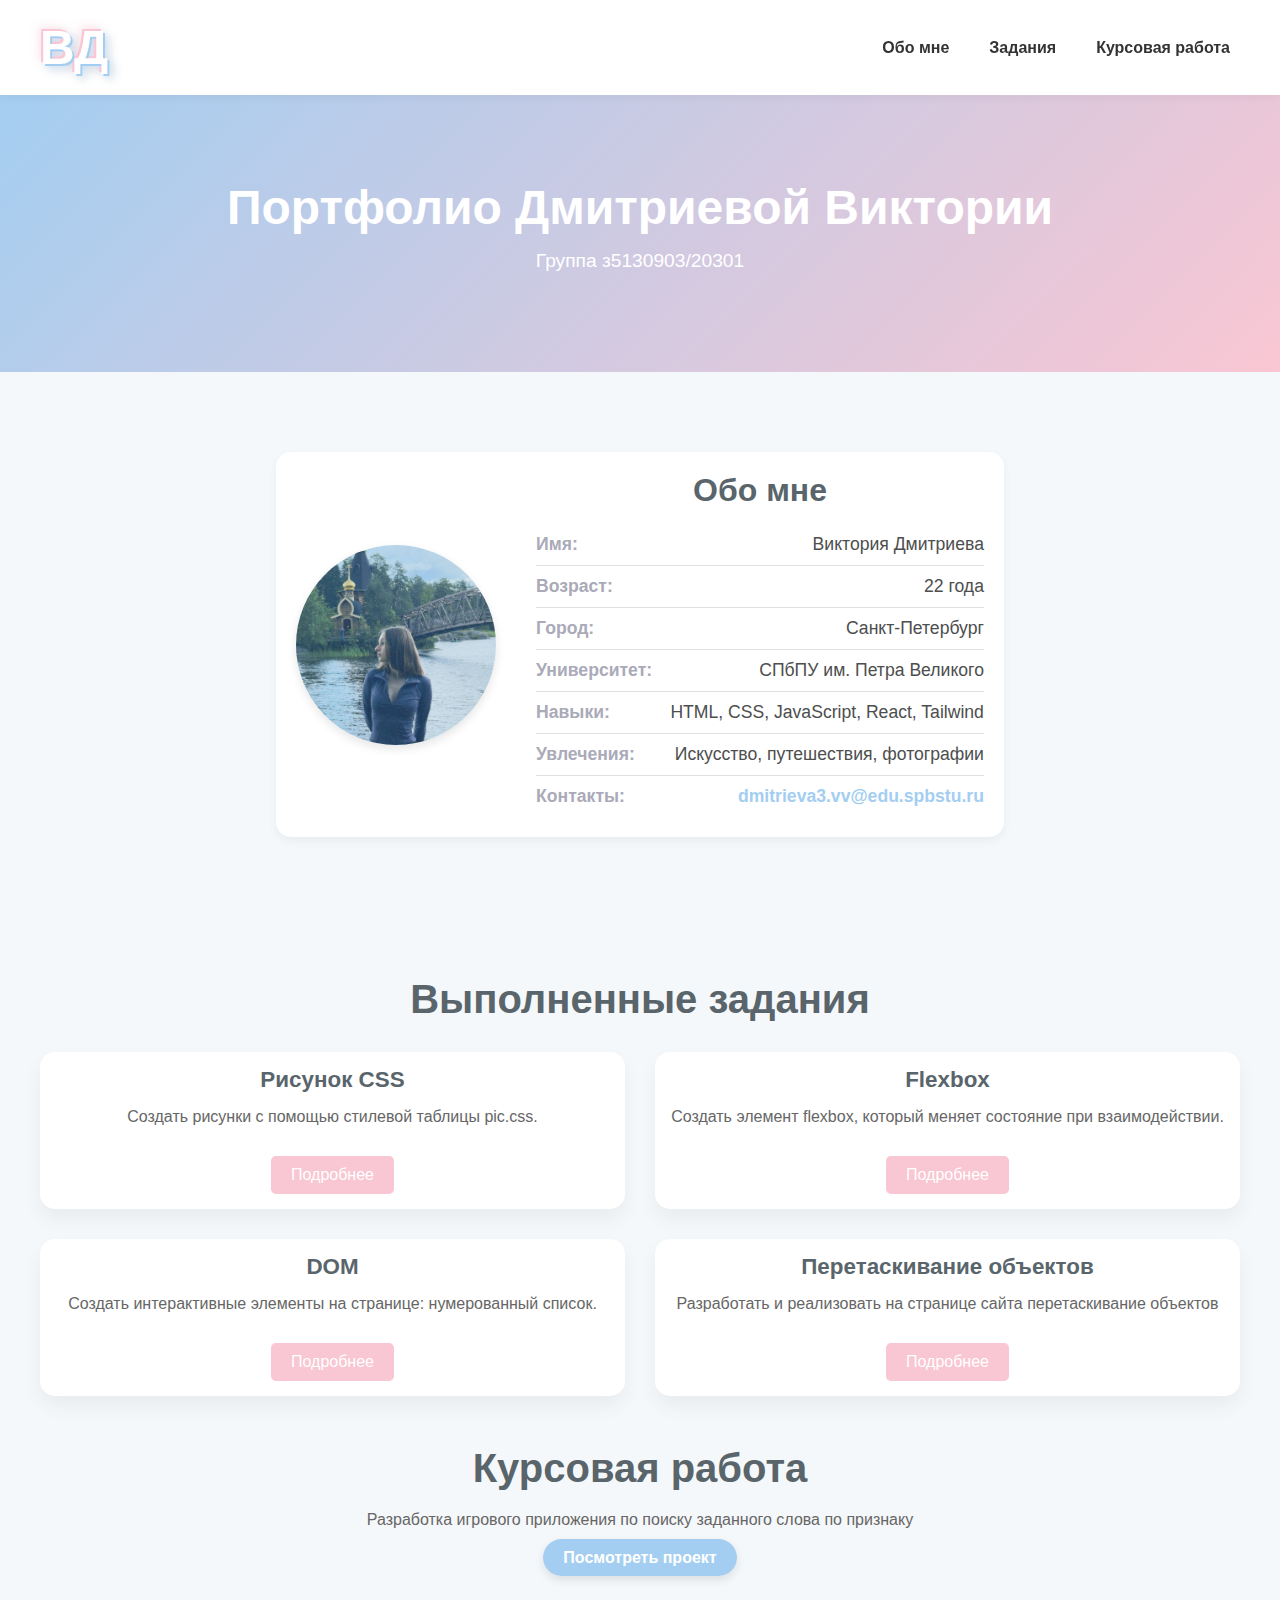
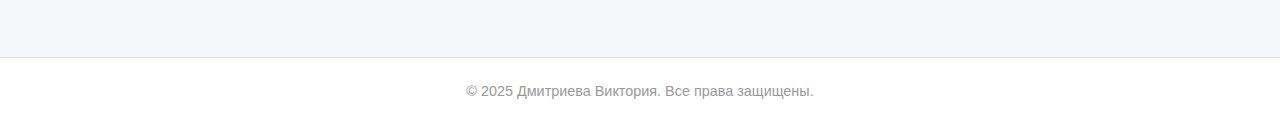
==== index.html @ 94ae905c "site" ====
<!DOCTYPE html>
<html lang="ru">

<head>
    <meta charset="UTF-8">
    <meta name="viewport" content="width=device-width, initial-scale=1.0">
    <title>Портфолио Дмитриевой Виктории</title>
    <link rel="icon" href="assets/logo.png" type="image/x-icon">
    <link rel="stylesheet" href="css/styles.css">
</head>

<body>
    <header>
        <a href="index.html" class="logo-cloudy">
            <span class="cloud-letter">ВД</span>
        </a>
        <nav>
            <ul>
                <li><a href="#about">Обо мне</a></li>
                <li><a href="#tasks">Задания</a></li>
                <li><a href="#project">Курсовая работа</a></li>

            </ul>
        </nav>
    </header>
    <section class="hero-section">
        <h1>Портфолио Дмитриевой Виктории</h1>
        <p>Группа з5130903/20301 <br />
        </p>
    </section>

    <section id="about" class="about-section">
        <div class="about-content">
            <img src="assets/me.jpg" alt="фото">
            <div class="about-text">
                <h2>Обо мне</h2>
                <ul class="about-list">
                    <li><strong>Имя:</strong> Виктория Дмитриева</li>
                    <li><strong>Возраст:</strong> 22 года</li>
                    <li><strong>Город:</strong> Санкт-Петербург</li>
                    <li><strong>Университет:</strong> СПбПУ им. Петра Великого</li>
                    <li><strong>Навыки:</strong> HTML, CSS, JavaScript, React, Tailwind</li>
                    <li><strong>Увлечения:</strong> Искусство, путешествия, фотографии</li>
                    <li><strong>Контакты:</strong> <a
                            href="mailto:dmitrieva3.vv@edu.spbstu.ru">dmitrieva3.vv@edu.spbstu.ru</a></li>
                </ul>
            </div>
        </div>
    </section>


    <section id="tasks" class="task-preview">
        <h2>Выполненные задания</h2>
        <div class="task-grid">
            <div class="task-card">
                <h3>Рисунок CSS</h3>
                <p>Создать рисунки с помощью стилевой таблицы pic.css.</p>
                <a href="page/task2/task2.html" class="button">Подробнее</a>
            </div>
            <div class="task-card">
                <h3>Flexbox</h3>
                <p>Создать элемент flexbox, который меняет состояние при взаимодействии.</p>
                <a href="page/task3/task3.html" class="button">Подробнее</a>
            </div>
            <div class="task-card">
                <h3>DOM</h3>
                <p>Создать интерактивные элементы на странице: нумерованный список.</p>
                <a href="page/task4/task4.html" class="button">Подробнее</a>
            </div>

            <div class="task-card">
                <h3>Перетаскивание объектов </h3>
                <p>Разработать и реализовать на странице сайта перетаскивание объектов</p>
                <a href="page/task5/task5.html" class="button">Подробнее</a>
            </div>

        </div>

        <section id="project" class="course-project">
            <h2>Курсовая работа</h2>
            <p>Разработка игрового приложения по поиску заданного слова по признаку</p>
            <a href="page/course_project/Game_Dmitrieva_Wordfinder/index.html" class=" button">Посмотреть проект</a>
        </section>
    </section>

    <footer>
        <p>&copy; 2025 Дмитриева Виктория. Все права защищены.</p>

    </footer>

</body>

</html>
---- css/styles.css ----
* {
  margin: 0;
  padding: 0;
  box-sizing: border-box;
  font-family: 'Arial', sans-serif;
}

html,
body {
  height: 100%;
  display: flex;
  flex-direction: column;
  background-color: #f5f8fa;
  color: #4d4e4e;
  scroll-behavior: smooth;
}

p {
  margin-top: 5px;
}


header {
  display: flex;
  justify-content: space-between;
  align-items: center;
  padding: 20px 40px;
  background-color: #ffffff;
  box-shadow: 0 2px 10px rgba(0, 0, 0, 0.05);
  position: fixed;
  width: 100%;
  top: 0;
  z-index: 1000;
}

.logo-cloudy {
  display: flex;
  gap: 10px;
  align-items: center;
  justify-content: center;
  font-size: 3em;
  font-weight: bold;
  cursor: pointer;
  text-decoration: none;
}

.cloud-letter {
  color: #ffffff;
  text-shadow:
    2px 2px 0 #a3cef1,
    -2px -2px 0 #f9c6d3,
    4px 4px 8px rgba(163, 206, 241, 0.5),
    -4px -4px 8px rgba(249, 198, 211, 0.5),
    6px 6px 12px rgba(0, 0, 0, 0.1);
  font-family: 'Arial', sans-serif;
  transition: transform 0.3s ease, text-shadow 0.3s ease;
}

.logo-cloudy:hover .cloud-letter {
  transform: translateY(-3px);
  text-shadow:
    3px 3px 0 #a3cef1,
    -3px -3px 0 #f9c6d3,
    8px 8px 15px rgba(163, 206, 241, 0.6),
    -8px -8px 15px rgba(249, 198, 211, 0.6),
    10px 10px 15px rgba(0, 0, 0, 0.1);
}

nav ul {
  list-style-type: none;
  display: flex;
  gap: 20px;
}

nav a {
  text-decoration: none;
  color: #333333;
  font-weight: bold;
  padding: 5px 10px;
  transition: color 0.3s;
}

nav a:hover {
  color: #d8bfd8;
}

.hero-section {
  padding: 100px 20px;
  text-align: center;
  background: linear-gradient(135deg, #a3cef1, #f9c6d3);
  color: #ffffff;
  margin-top: 80px;
}

.hero-section h1 {
  font-size: 3em;
  font-weight: bold;
  margin-bottom: 15px;
}

.hero-section p {
  font-size: 1.2em;
}

.about-section {
  display: flex;
  justify-content: center;
  padding: 80px 20px;
  text-align: center;
}

.about-content {
  display: flex;
  align-items: center;
  background-color: #ffffff;
  padding: 20px;
  border-radius: 15px;
  box-shadow: 0 4px 10px rgba(0, 0, 0, 0.05);
  max-width: 800px;
  gap: 40px;
}

.about-content img {
  width: 200px;
  height: 200px;
  border-radius: 50%;
  object-fit: cover;
  box-shadow: 0 4px 10px rgba(0, 0, 0, 0.1);
}

.about-text {
  max-width: 600px;
}

.about-text h2 {
  font-size: 2em;
  color: #59656b;
  margin-bottom: 15px;
}

.about-list {
  list-style: none;
  padding: 0;
  margin: 0;
}

.about-list li {
  font-size: 1.1em;
  color: #4d4e4e;
  padding: 10px 0;
  border-bottom: 1px solid #e0e0e0;
  display: flex;
  justify-content: space-between;
}

.about-list li:last-child {
  border-bottom: none;
}

.about-list strong {
  color: #aaaab8;
  margin-right: 40px;
}

.about-content a {
  color: #a3cef1;
  text-decoration: none;
  font-weight: bold;
  transition: color 0.3s;
}

.about-content a:hover {
  color: #ccccff;
}

.task-grid {
  display: grid;
  grid-template-columns: repeat(auto-fit, minmax(300px, 1fr));
  gap: 20px;
  padding: 20px;
  justify-content: center;
}

.task-preview {
  padding: 60px 20px;
  text-align: center;
}

.task-preview h2 {
  font-size: 2.5em;
  color: #59656b;
  margin-bottom: 30px;
}

.task-grid {
  display: grid;
  grid-template-columns: repeat(2, 1fr);
  gap: 30px;
  padding: 0 20px;
}

.task-card {
  background-color: #ffffff;
  border-radius: 15px;
  box-shadow: 0 10px 20px rgba(0, 0, 0, 0.05);
  overflow: hidden;
  transition: transform 0.3s, box-shadow 0.3s;
}

.task-card:hover {
  transform: translateY(-10px);
  box-shadow: 0 15px 25px rgba(0, 0, 0, 0.15);
}

.task-card h3 {
  font-size: 1.4em;
  margin: 15px;
  color: #59656b;
}

.task-card p {
  color: #666666;
  font-size: 1em;
  margin: 0 15px 15px;
}

.task-card .button {
  display: inline-block;
  padding: 10px 20px;
  background-color: #f9c6d3;
  color: #ffffff;
  text-decoration: none;
  border-radius: 5px;
  margin: 15px;
  transition: background-color 0.3s;
}

.task-card .button:hover {
  background-color: #d8bfd8;
}

.course-project {
  margin-top: 20px;
  padding: 30px 20px;
  text-align: center;
  background-color: #f5f8fa;
}

.course-project h2 {
  font-size: 2.5em;
  color: #59656b;
  margin-bottom: 20px;
}

.course-project p {
  color: #666666;
  font-size: 1em;
  margin-bottom: 20px;
}

.course-project .button {
  padding: 10px 20px;
  background-color: #a3cef1;
  color: #ffffff;
  border-radius: 25px;
  font-weight: bold;
  text-decoration: none;
  box-shadow: 0 4px 10px rgba(0, 0, 0, 0.1);
}

.course-project .button:hover {
  background-color: #ccccff;
}

.task-description,
.task-implementation {
  margin: 20px auto;
  padding: 10px;
  max-width: 800px;
  text-align: center;
  background-color: #ffffff;
  border-radius: 10px;
  box-shadow: 0 4px 10px rgba(0, 0, 0, 0.05);
}

.task-description,
.task-implementation p {
  font-size: 1rem;
  line-height: 1.5;
  color: #555;
}

.task-implementation .drawing-container {
  margin: 30px auto;
  padding: 10px;
  width: 200px;
  height: 200px;
  border-radius: 10px;
  display: flex;
  justify-content: center;
  align-items: center;
  transform: translate(0, 0);
}


footer {
  padding: 20px;
  text-align: center;
  color: #999999;
  font-size: 0.9em;
  background-color: #ffffff;
  border-top: 1px solid #e0e0e0;
}


@media screen and (max-width: 1200px) {

  .task-description,
  .task-implementation {
    padding: 15px;
    max-width: 90%;
  }

  .about-content {
    gap: 20px;
    flex-direction: column;
  }

  .about-content img {
    width: 150px;
    height: 150px;
  }

}

@media screen and (max-width: 768px) {
  header {
    padding: 20px 20px;
    text-align: right;
  }

  .logo-cloudy {
    font-size: 2.5em;
  }

  .hero-section h1 {
    font-size: 2.5em;
  }

  .about-section {
    padding: 60px 20px;
  }

  .task-preview h2 {
    font-size: 2em;
  }

  .task-grid {
    grid-template-columns: 1fr;
  }

  .task-card h3 {
    font-size: 1.2em;
  }

  h1 {
    font-size: 2em;
  }


}

@media screen and (max-width: 480px) {
  .about-section {
    padding: 40px 15px;
  }

  .about-content {
    gap: 15px;
    padding: 20px;
    max-width: 100%;
    margin: 0 15px;
  }

  .about-content img {
    width: 100px;
    height: 100px;
  }

  .about-text h2 {
    font-size: 1.4em;
  }

  .about-list li {
    font-size: 0.9em;
  }

  .about-list strong {
    margin-right: 5px;
  }

  .about-content a {
    font-size: 1em;
  }

  .about-text h2 {
    font-size: 1em;
  }

  .hero-section h1 {
    font-size: 2em;
  }

  .task-card h3 {
    font-size: 1.1em;
  }

  .task-preview h2 {
    font-size: 1.8em;
  }

  nav ul {
    flex-direction: column;
    gap: 10px;
  }

  .task-card .button {
    padding: 8px 16px;
  }



}
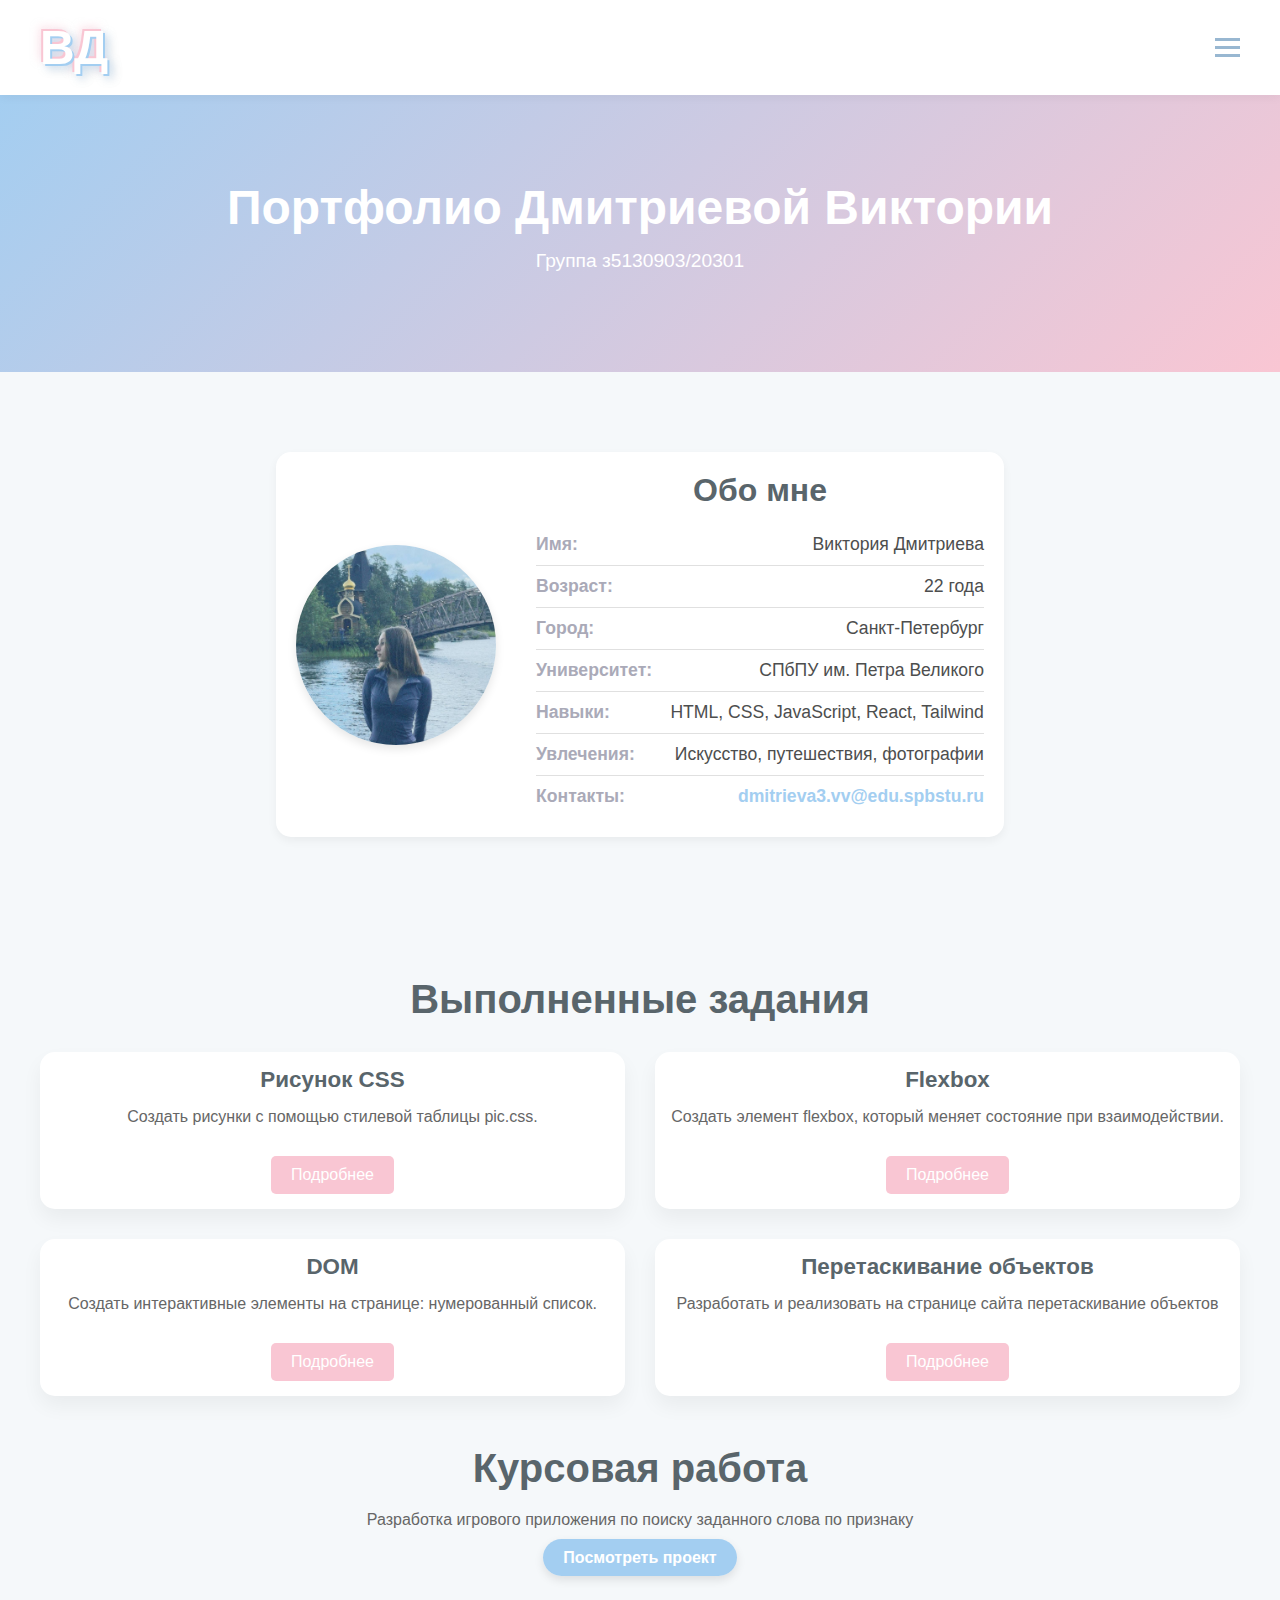
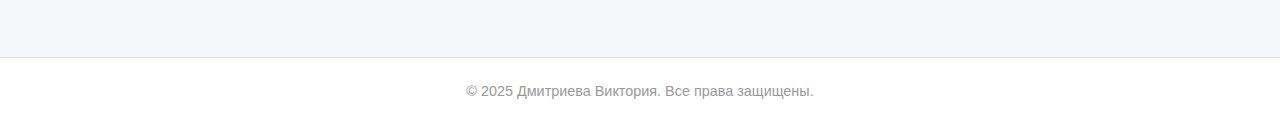
==== commit 845e10aa: "burger" ====
--- a/index.html
+++ b/index.html
@@ -14,14 +14,19 @@
         <a href="index.html" class="logo-cloudy">
             <span class="cloud-letter">ВД</span>
         </a>
-        <nav>
-            <ul>
+        <nav class="burger-menu">
+            <button class="burger-toggle">
+                <span></span>
+                <span></span>
+                <span></span>
+            </button>
+            <ul class="menu-items">
                 <li><a href="#about">Обо мне</a></li>
                 <li><a href="#tasks">Задания</a></li>
                 <li><a href="#project">Курсовая работа</a></li>
-
             </ul>
         </nav>
+
     </header>
     <section class="hero-section">
         <h1>Портфолио Дмитриевой Виктории</h1>
@@ -87,7 +92,7 @@
         <p>&copy; 2025 Дмитриева Виктория. Все права защищены.</p>
 
     </footer>
-
+    <script src="js/burger.js"></script>
 </body>
 
 </html>--- a/css/styles.css
+++ b/css/styles.css
@@ -20,6 +20,7 @@
 }
 
 
+
 header {
   display: flex;
   justify-content: space-between;
@@ -32,6 +33,7 @@
   top: 0;
   z-index: 1000;
 }
+
 
 .logo-cloudy {
   display: flex;
@@ -66,22 +68,76 @@
     10px 10px 15px rgba(0, 0, 0, 0.1);
 }
 
-nav ul {
+
+.burger-menu {
+  position: relative;
+}
+
+.burger-toggle {
+  display: flex;
+  flex-direction: column;
+  gap: 5px;
+  border: none;
+  background: none;
+  cursor: pointer;
+}
+
+.burger-toggle span {
+  width: 25px;
+  height: 3px;
+  background-color: #98b7d1;
+  transition: transform 0.3s, opacity 0.3s;
+}
+
+.burger-toggle.open span:nth-child(1) {
+  transform: rotate(40deg);
+  position: relative;
+  top: 8px;
+}
+
+.burger-toggle.open span:nth-child(2) {
+  opacity: 0;
+}
+
+.burger-toggle.open span:nth-child(3) {
+  transform: rotate(-40deg);
+  position: relative;
+  top: -6px;
+}
+
+.menu-items {
+  display: none;
+  flex-direction: column;
+  position: absolute;
+  top: 100%;
+  right: 0;
+  background-color: #ffffff;
+  box-shadow: 0 2px 10px rgba(0, 0, 0, 0.1);
+  list-style: none;
+  margin: 0;
+  padding: 20px;
+}
+
+.menu-items li {
+  margin: 5px 0;
   list-style-type: none;
-  display: flex;
-  gap: 20px;
-}
-
-nav a {
+}
+
+.menu-items a {
   text-decoration: none;
   color: #333333;
   font-weight: bold;
   padding: 5px 10px;
+  display: block;
   transition: color 0.3s;
 }
 
-nav a:hover {
+.menu-items a:hover {
   color: #d8bfd8;
+}
+
+.burger-menu.open .menu-items {
+  display: flex;
 }
 
 .hero-section {
